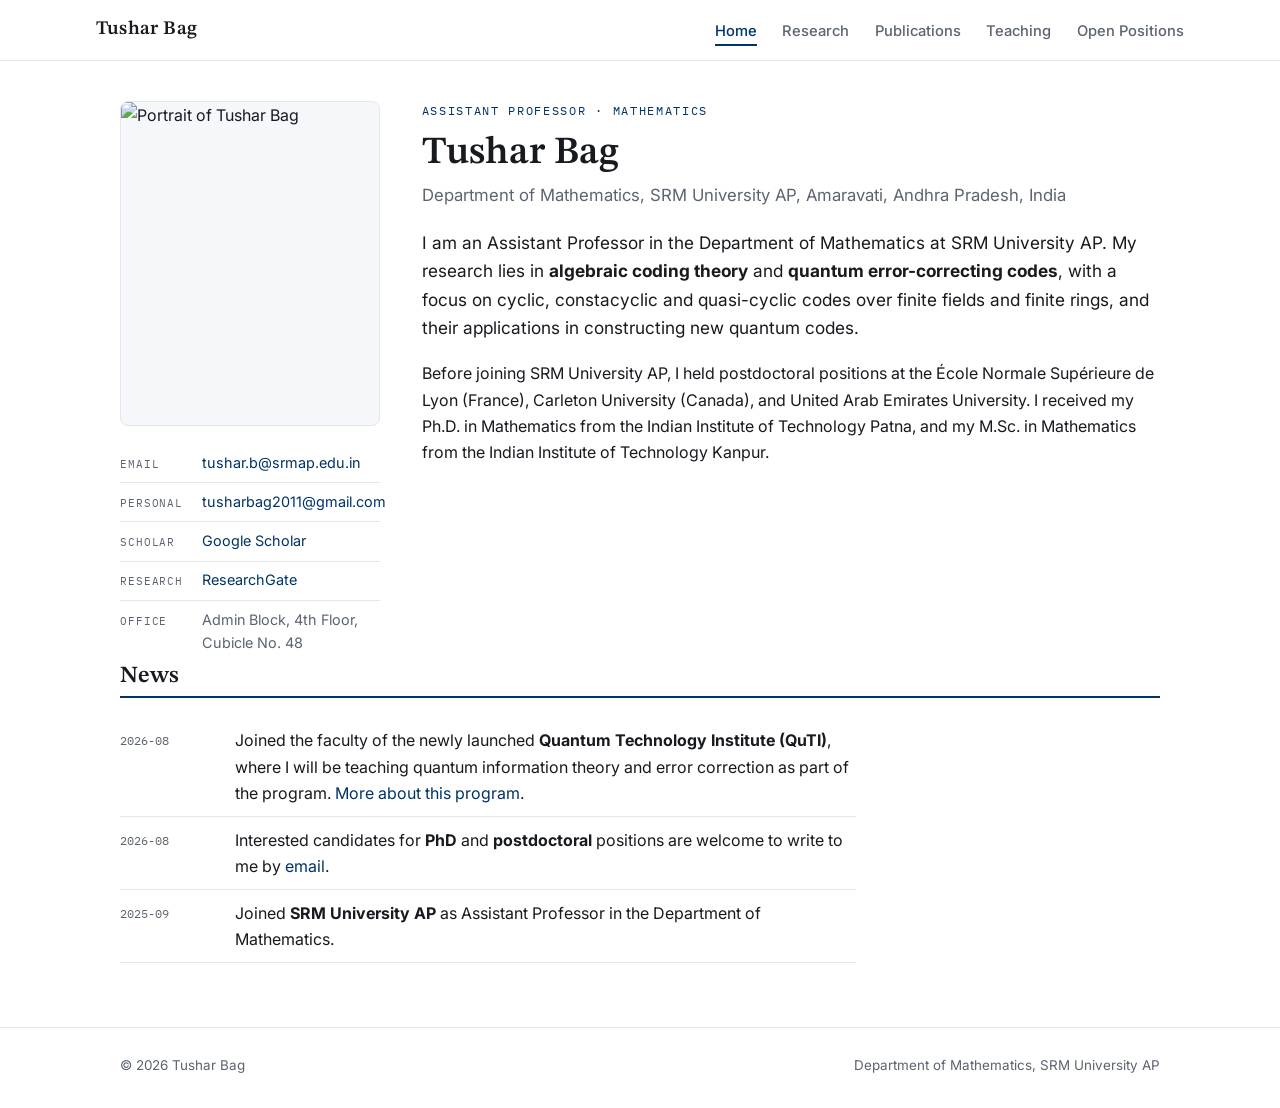
==== index.html @ 196844d0 "Add files via upload" ====
<!DOCTYPE html>
<!-- ==========================================================================
  index.html — HOME PAGE
  This is the first page visitors see. It merges: About Me, Contact, News,
  and a short list of selected publications.

  A full "Biography" section is included lower down but COMMENTED OUT —
  search for "OPTIONAL: BIOGRAPHY" to enable it whenever you want.

  TO EDIT: everything you would normally change is marked with
  "EDIT:" comments. See MANUAL.md for step-by-step instructions.
=========================================================================== -->
<html lang="en">
<head>
  <meta charset="UTF-8">
  <meta name="viewport" content="width=device-width, initial-scale=1.0">

  <!-- EDIT: The browser-tab title. Important for search engines (SEO). -->
  <title>Tushar Bag — Assistant Professor of Mathematics, SRM University AP</title>

  <!-- EDIT: One-sentence description shown in Google search results. -->
  <meta name="description" content="Tushar Bag is an Assistant Professor of Mathematics at SRM University AP, India, working on algebraic coding theory and quantum error-correcting codes.">

  <!-- Fonts (loaded from Google Fonts, free). -->
  <link rel="preconnect" href="https://fonts.googleapis.com">
  <link rel="preconnect" href="https://fonts.gstatic.com" crossorigin>
  <link href="https://fonts.googleapis.com/css2?family=STIX+Two+Text:wght@400;600;700&family=Inter:wght@400;500;600&family=IBM+Plex+Mono:wght@400;500&display=swap" rel="stylesheet">

  <!-- The single stylesheet for the whole site. -->
  <link rel="stylesheet" href="css/style.css">

  <!-- MathJax (self-hosted in js/mathjax/): renders LaTeX like \( \mathbb{F}_q \).
       Self-hosting means formulas work offline and never depend on an
       external service. Never edit anything inside js/mathjax/. -->
  <script>
    window.MathJax = { tex: { inlineMath: [["\\(", "\\)"], ["$", "$"]] } };
  </script>
  <script defer src="js/mathjax/tex-mml-chtml.js"></script>
</head>
<body>

  <!-- Invisible link that lets keyboard users jump past the menu. -->
  <a class="skip-link" href="#main">Skip to content</a>

  <!-- ======================= HEADER / NAVIGATION ======================== -->
  <header class="site-header">
    <div class="container header-inner">
      <a class="brand" href="index.html">Tushar Bag</a>

      <!-- Hamburger button (visible only on phones). -->
      <button class="nav-toggle" aria-expanded="false" aria-controls="site-nav" aria-label="Open menu">&#9776;</button>

      <nav class="site-nav" id="site-nav" aria-label="Main navigation">
        <ul>
          <!-- aria-current="page" marks which page you are on (underlined in navy). -->
          <li><a href="index.html" aria-current="page">Home</a></li>
          <li><a href="research.html">Research</a></li>
          <li><a href="publications.html">Publications</a></li>
          <li><a href="teaching.html">Teaching</a></li>
          <li><a href="students.html">Open Positions</a></li>
        </ul>
      </nav>
    </div>
  </header>

  <main id="main">
    <div class="container">

      <!-- ======================= PROFILE / ABOUT ========================= -->
      <section class="profile-grid reveal" aria-label="Profile">

        <!-- Left column: photo + contact links. -->
        <div class="profile-card">
          <!-- EDIT: Replace images/profile.jpg with your own photo.
               A portrait photo (taller than wide) looks best.            -->
          <img class="profile-photo" src="images/profile.jpg"
               alt="Portrait of Tushar Bag" width="520" height="650">

          <ul class="profile-links">
            <li><span class="tag">email</span>
                <a href="mailto:tushar.b@srmap.edu.in">tushar.b@srmap.edu.in</a></li>
            <li><span class="tag">personal</span>
                <a href="mailto:tusharbag2011@gmail.com">tusharbag2011@gmail.com</a></li>
            <li><span class="tag">scholar</span>
                <a href="https://scholar.google.com/citations?user=K16G4oQAAAAJ&amp;hl=en">Google Scholar</a></li>
            <li><span class="tag">research</span>
                <a href="https://www.researchgate.net/profile/Tushar-Bag">ResearchGate</a></li>
            <!-- EDIT: add more profiles by copying a line above, e.g.:
            <li><span class="tag">orcid</span>
                <a href="https://orcid.org/0000-0000-0000-0000">ORCID</a></li>
            <li><span class="tag">github</span>
                <a href="https://github.com/YOUR-USERNAME">GitHub</a></li>
            <li><span class="tag">linkedin</span>
                <a href="https://www.linkedin.com/in/YOUR-NAME">LinkedIn</a></li>
            -->
            <li><span class="tag">office</span>
                <span class="muted">
                  Admin Block, 4th Floor, Cubicle No. 48
                </span></li>
          </ul>
        </div>

        <!-- Right column: name, role, and short "About me" text. -->
        <div class="intro">
          <p class="eyebrow">Assistant Professor · Mathematics</p>
          <h1>Tushar Bag</h1>
          <p class="role">
            Department of Mathematics,
            <a href="https://srmap.edu.in">SRM University&nbsp;AP</a>,
            Amaravati, Andhra Pradesh, India
          </p>

          <!-- EDIT: your short "About me" paragraph. Keep it 3–5 sentences. -->
          <p class="lead">
            I am an Assistant Professor in the Department of Mathematics at
            SRM University AP. My research lies in <strong>algebraic coding
            theory</strong> and <strong>quantum error-correcting codes</strong>,
            with a focus on cyclic, constacyclic and quasi-cyclic codes over
            finite fields and finite rings, and their applications in
            constructing new quantum codes.
          </p>
          <p class="prose">
            Before joining SRM University AP, I held postdoctoral positions at
            the École Normale Supérieure de Lyon (France), Carleton University
            (Canada), and United Arab Emirates University. I received my Ph.D.
            in Mathematics from the Indian Institute of Technology Patna, and
            my M.Sc. in Mathematics from the Indian Institute of Technology
            Kanpur.
          </p>

          <!-- HIDDEN: Download CV / View publications buttons. To bring
               them back, un-comment this block:
          <a class="btn solid" href="files/cv.pdf">Download CV (PDF)</a>
          <a class="btn" href="publications.html">View publications</a>
          -->
        </div>
      </section>


      <!-- =================================================================
           OPTIONAL: BIOGRAPHY
           A longer biography section, currently switched off. To enable it,
           delete the line with "<!- -" just below and the line with "- ->"
           at the end of the section (both marked with BIOGRAPHY-SWITCH).
      ==================================================================== -->
      <!-- BIOGRAPHY-SWITCH: delete this line to turn the section ON
      <section class="reveal" aria-label="Biography">
        <h2 class="section-title">Biography</h2>
        <div class="prose">
          <p>
            Tushar Bag received his B.Sc. in Mathematics from Ramakrishna
            Mission Vidyamandira (Calcutta University) in 2012 and his M.Sc.
            in Mathematics from IIT Kanpur in 2014. After teaching at Delhi
            Public School Bhagalpur, he completed his Ph.D. at IIT Patna
            (2016–2020), working in algebraic coding theory.
          </p>
          <p>
            He subsequently held postdoctoral fellowships at United Arab
            Emirates University (2021–2022), Carleton University, Ottawa
            (2022–2023), and the École Normale Supérieure de Lyon (2023–2025),
            before joining SRM University AP as Assistant Professor
            in September 2025.
          </p>
          <p>[EDIT-PLACEHOLDER: add anything personal you wish — hobbies,
             outreach, a note about your hometown, etc.]</p>
        </div>
      </section>
      BIOGRAPHY-SWITCH: delete this line to turn the section ON -->


      <!-- ============================ NEWS =============================== -->
      <section class="reveal" aria-label="News">
        <h2 class="section-title">News</h2>
        <!-- EDIT: To post news, copy one <li>…</li> block and add it at the
             TOP of the list (newest first). Keep 5–8 items; delete old ones. -->
        <ul class="news-list">
          <li>
            <span class="news-date">2026-08</span>
            <span>Joined the faculty of the newly launched
                  <strong>Quantum Technology Institute (QuTI)</strong>,
                  where I will be teaching quantum information theory and
                  error correction as part of the program.
                  <a href="https://www.srmap.edu.in/quti/">More about this
                  program</a>.</span>
          </li>
          <li>
            <span class="news-date">2026-08</span>
            <span>Interested candidates for <strong>PhD</strong> and
                  <strong>postdoctoral</strong> positions are welcome to
                  write to me by
                  <a href="mailto:tushar.b@srmap.edu.in">email</a>.</span>
          </li>
          <li>
            <span class="news-date">2025-09</span>
            <span>Joined <strong>SRM University AP</strong> as Assistant
                  Professor in the Department of Mathematics.</span>
          </li>
          <!-- HIDDEN: 2025 paper-accepted item and 2023-07 postdoc item.
               To bring them back, delete the comment-open line right above
               this note and the comment-close line just below, leaving the
               HTML in between as-is.
          <li>
            <span class="news-date">2025</span>
            <span>Paper on quasi-polycyclic and skew quasi-polycyclic codes
                  accepted in <em>Finite Fields and Their Applications</em>.</span>
          </li>
          <li>
            <span class="news-date">2023-07</span>
            <span>Started a postdoctoral fellowship at the
                  École Normale Supérieure de Lyon, France.</span>
          </li>
          -->
          <!-- Template for a new item (copy, un-comment, edit):
          <li>
            <span class="news-date">YYYY-MM</span>
            <span>Your news text here.</span>
          </li>
          -->
        </ul>
      </section>


      <!-- =================================================================
           HIDDEN FOR NOW: SELECTED PUBLICATIONS
           To bring this section back, delete the comment-open line right
           above this note and the comment-close line at the bottom of this
           block (the row of equals signs), leaving the HTML in between as-is.

      <section class="reveal" aria-label="Selected publications">
        <h2 class="section-title">Selected Publications</h2>
        <p class="muted small" style="margin-top:.8rem">
          Three recent papers — see the
          <a href="publications.html">full list</a> for all
          25 journal papers and current preprints.
        </p>

        <ol class="pub-list">
          <li class="pub-item">
            <span class="pub-key">[J25]</span>
            <div class="pub-body">
              <span class="pub-title">Quasi-polycyclic and skew quasi-polycyclic
                codes over \(\mathbb{F}_q\)</span><br>
              <span class="me">T. Bag</span> and D. Panario.
              <span class="pub-venue">Finite Fields and Their Applications</span>
              <strong>101</strong>, 102536, 2025.
            </div>
          </li>
          <li class="pub-item">
            <span class="pub-key">[J24]</span>
            <div class="pub-body">
              <span class="pub-title">One-generator quasi-cyclic codes and their
                dual codes</span><br>
              K. Abdukhalikov, <span class="me">T. Bag</span> and D. Panario.
              <span class="pub-venue">Discrete Mathematics</span>
              <strong>346</strong>(6), 113369, 2023.
            </div>
          </li>
          <li class="pub-item">
            <span class="pub-key">[J22]</span>
            <div class="pub-body">
              <span class="pub-title">On a class of skew constacyclic codes over
                mixed alphabets and applications in constructing optimal and
                quantum codes</span><br>
              H. Q. Dinh, <span class="me">T. Bag</span>, K. Abdukhalikov,
              S. Pathak, A. K. Upadhyay, R. Bandi and W. Chinnakum.
              <span class="pub-venue">Cryptography and Communications</span>
              <strong>15</strong>, 171–198, 2023.
            </div>
          </li>
        </ol>
      </section>
      ================================================================== -->

    </div>
  </main>

  <!-- ============================== FOOTER ============================== -->
  <footer class="site-footer">
    <div class="container footer-inner">
      <span>© 2026 Tushar Bag</span>
      <span>Department of Mathematics, SRM University AP</span>
    </div>
  </footer>

  <script src="js/main.js"></script>
</body>
</html>
---- css/style.css ----
/* ============================================================================
   style.css — the single stylesheet for the entire website.
   ----------------------------------------------------------------------------
   HOW THIS FILE IS ORGANISED (search for the numbers to jump around):
     1. Design tokens (colors, fonts, spacing) — change the look of the whole
        site by editing ONLY this section.
     2. Base / reset styles
     3. Layout containers
     4. Header & navigation
     5. Typography & sections
     6. Home page components (profile card, news, interest tags)
     7. Publications
     8. Teaching tables
     9. Students / positions
    10. Footer
    11. Animations (respect reduced-motion)
    12. Responsive rules (tablet & phone)
    13. Print styles
   ============================================================================ */


/* ============================================================
   1. DESIGN TOKENS — the only section you need to touch to
      re-theme the site. Every color and font below is reused
      everywhere via var(--name).
   ============================================================ */
:root {
  /* ----- Colors ------------------------------------------------
     --navy is taken from the header color of Tushar's LaTeX CV
     (RGB 0,51,102) so the website and CV share one identity.   */
  --navy:       #003366;   /* headings, links, rules            */
  --navy-deep:  #00234a;   /* link hover / active states        */
  --ink:        #171a1f;   /* main body text                    */
  --slate:      #5b6470;   /* secondary text: dates, meta       */
  --paper:      #ffffff;   /* page background                   */
  --wash:       #f5f7fa;   /* light panel background            */
  --rule:       #e2e7ee;   /* hairline borders                  */
  --key-bg:     #eef2f7;   /* background of [J24]-style keys    */

  /* ----- Fonts --------------------------------------------------
     STIX Two Text: designed for scientific/mathematical publishing
                    (used for the name and section headings).
     Inter:         clean screen font for body text and navigation.
     IBM Plex Mono: for citation keys, dates and small labels.   */
  --font-display: "STIX Two Text", Georgia, "Times New Roman", serif;
  --font-body:    "Inter", -apple-system, "Segoe UI", Roboto, Helvetica, Arial, sans-serif;
  --font-mono:    "IBM Plex Mono", "SF Mono", Consolas, Menlo, monospace;

  /* ----- Sizing -------------------------------------------------- */
  --content-width: 68rem;   /* maximum width of page content        */
  --prose-width:   46rem;   /* comfortable width for paragraphs     */
}


/* ============================================================
   2. BASE / RESET
   ============================================================ */
*, *::before, *::after { box-sizing: border-box; }

html { scroll-behavior: smooth; }

body {
  margin: 0;
  font-family: var(--font-body);
  font-size: 1rem;               /* 16px base */
  line-height: 1.65;
  color: var(--ink);
  background: var(--paper);
  -webkit-font-smoothing: antialiased;
}

img { max-width: 100%; display: block; }

a {
  color: var(--navy);
  text-decoration: none;
  border-bottom: 1px solid transparent;
  transition: color .15s ease, border-color .15s ease;
}
a:hover  { color: var(--navy-deep); border-bottom-color: currentColor; }
a:focus-visible {                 /* clear keyboard-focus outline (accessibility) */
  outline: 2px solid var(--navy);
  outline-offset: 3px;
  border-radius: 2px;
}

/* Skip link: invisible until focused with the keyboard (accessibility). */
.skip-link {
  position: absolute; left: -999px; top: 0;
  background: var(--navy); color: #fff; padding: .5rem 1rem; z-index: 100;
}
.skip-link:focus { left: 0; }


/* ============================================================
   3. LAYOUT CONTAINERS
   ============================================================ */
.container {
  max-width: var(--content-width);
  margin: 0 auto;
  padding: 0 1.5rem;
}

main { padding: 2.5rem 0 4rem; }


/* ============================================================
   4. HEADER & NAVIGATION
   ============================================================ */
.site-header {
  border-bottom: 1px solid var(--rule);
  background: rgba(255, 255, 255, .92);
  backdrop-filter: blur(8px);     /* subtle frosted effect when scrolling */
  position: sticky;
  top: 0;
  z-index: 50;
}

.header-inner {
  display: flex;
  align-items: center;
  justify-content: space-between;
  gap: 1rem;
  padding: .9rem 0;
}

/* The name in the top-left corner — links back to the home page. */
.brand {
  font-family: var(--font-display);
  font-weight: 600;
  font-size: 1.2rem;
  letter-spacing: .01em;
  color: var(--ink);
  border-bottom: none;
}
.brand:hover { color: var(--navy); border-bottom: none; }

.site-nav ul {
  display: flex;
  gap: 1.6rem;
  list-style: none;
  margin: 0;
  padding: 0;
}
.site-nav a {
  font-size: .92rem;
  font-weight: 500;
  color: var(--slate);
  padding: .25rem 0;
  border-bottom: 2px solid transparent;
}
.site-nav a:hover { color: var(--navy); border-bottom-color: var(--rule); }
/* aria-current="page" is set on the link of the page you are on. */
.site-nav a[aria-current="page"] {
  color: var(--navy);
  border-bottom-color: var(--navy);
}

/* Hamburger button — hidden on desktop, shown on phones (section 12). */
.nav-toggle {
  display: none;
  background: none;
  border: 1px solid var(--rule);
  border-radius: 6px;
  padding: .45rem .6rem;
  cursor: pointer;
  color: var(--navy);
  font-size: 1.1rem;
  line-height: 1;
}


/* ============================================================
   5. TYPOGRAPHY & SECTIONS
   ============================================================ */
h1, h2, h3 { font-family: var(--font-display); color: var(--ink); line-height: 1.25; }

.page-title {
  font-size: 2.1rem;
  font-weight: 600;
  margin: 0 0 .4rem;
}

/* Small monospace label that sits above a page title, e.g. "TEACHING". */
.eyebrow {
  font-family: var(--font-mono);
  font-size: .75rem;
  letter-spacing: .14em;
  text-transform: uppercase;
  color: var(--navy);
  margin: 0 0 .5rem;
}

/* Section heading with the thin navy rule — mirrors the CV design. */
.section-title {
  font-size: 1.45rem;
  font-weight: 600;
  margin: 2.8rem 0 0;
  padding-bottom: .35rem;
  border-bottom: 2px solid var(--navy);
}
.section-title:first-of-type { margin-top: 0; }

.lead { font-size: 1.08rem; max-width: var(--prose-width); color: var(--ink); }
.prose { max-width: var(--prose-width); }
.muted { color: var(--slate); }
.small { font-size: .88rem; }

/* Bulleted list variant for prose content — matches paragraph width/spacing. */
.bullet-list {
  max-width: var(--prose-width);
  margin: 1rem 0 0;
  padding-left: 1.3rem;
}
.bullet-list li {
  margin-bottom: .7rem;
  line-height: 1.6;
  color: var(--ink);
}
.bullet-list li::marker { color: var(--navy); }


/* ============================================================
   6. HOME PAGE COMPONENTS
   ============================================================ */

/* --- Profile layout: photo card on the left, intro on the right --- */
.profile-grid {
  display: grid;
  grid-template-columns: 260px 1fr;
  gap: 2.6rem;
  align-items: start;
}

.profile-card { text-align: left; }

.profile-photo {
  width: 100%;
  height: auto;                   /* override the HTML height attribute  */
  aspect-ratio: 4 / 5;            /* keeps a consistent portrait shape   */
  object-fit: cover;
  border-radius: 8px;
  border: 1px solid var(--rule);
  background: var(--wash);
}

/* Vertical list of contact / profile links under the photo. */
.profile-links {
  list-style: none;
  margin: 1.1rem 0 0;
  padding: 0;
  font-size: .9rem;
}
.profile-links li {
  padding: .42rem 0;
  border-bottom: 1px solid var(--rule);
  display: flex;
  align-items: baseline;
  gap: .55rem;
}
.profile-links li:last-child { border-bottom: none; }
/* The small monospace tag before each link, e.g. "email" */
.profile-links .tag {
  font-family: var(--font-mono);
  font-size: .7rem;
  color: var(--slate);
  text-transform: uppercase;
  letter-spacing: .08em;
  min-width: 4.6rem;
}

.intro h1 {
  font-size: 2.4rem;
  font-weight: 600;
  margin: 0 0 .3rem;
}
.intro .role {
  font-size: 1.05rem;
  color: var(--slate);
  margin: 0 0 1.2rem;
}
.intro .role a { color: inherit; }

/* Buttons, e.g. "Download CV". */
.btn {
  display: inline-block;
  font-size: .9rem;
  font-weight: 500;
  padding: .55rem 1.1rem;
  border: 1px solid var(--navy);
  border-radius: 6px;
  color: var(--navy);
  margin: .8rem .5rem 0 0;
}
.btn:hover { background: var(--navy); color: #fff; border-bottom-color: var(--navy); }
.btn.solid { background: var(--navy); color: #fff; }
.btn.solid:hover { background: var(--navy-deep); border-color: var(--navy-deep); }

/* --- News list ------------------------------------------------ */
.news-list { list-style: none; margin: 1.2rem 0 0; padding: 0; max-width: var(--prose-width); }
.news-list li {
  display: grid;
  grid-template-columns: 6.2rem 1fr;
  gap: 1rem;
  padding: .6rem 0;
  border-bottom: 1px solid var(--rule);
}
.news-date {
  font-family: var(--font-mono);
  font-size: .78rem;
  color: var(--slate);
  padding-top: .2rem;
}

/* --- Research interest tags ----------------------------------- */
.tag-row { display: flex; flex-wrap: wrap; gap: .55rem; margin-top: 1.1rem; }
.pill {
  font-size: .85rem;
  padding: .3rem .85rem;
  border: 1px solid var(--rule);
  border-radius: 999px;
  background: var(--wash);
  color: var(--ink);
}


/* ============================================================
   7. PUBLICATIONS
   ============================================================ */
.pub-list { list-style: none; margin: 1.2rem 0 0; padding: 0; }

/* Each publication: monospace key on the left, reference on the right. */
.pub-item {
  display: grid;
  grid-template-columns: 4.4rem 1fr;
  gap: 1.1rem;
  padding: .85rem 0;
  border-bottom: 1px solid var(--rule);
}

/* The bracketed citation key, e.g. [J24] — the site's signature detail. */
.pub-key {
  font-family: var(--font-mono);
  font-size: .78rem;
  color: var(--navy);
  background: var(--key-bg);
  border-radius: 5px;
  height: fit-content;
  padding: .18rem .4rem;
  text-align: center;
}

.pub-body { font-size: .95rem; }
.pub-title { font-weight: 600; }
.pub-venue { font-style: italic; }
.pub-meta  { color: var(--slate); font-size: .85rem; margin-top: .15rem; }
/* Highlight the site owner's name inside author lists. */
.me { font-weight: 600; }

/* Small links after a publication, e.g. DOI / PDF / arXiv. */
.pub-links a {
  font-family: var(--font-mono);
  font-size: .74rem;
  text-transform: uppercase;
  letter-spacing: .06em;
  margin-right: .8rem;
}

/* Status badge for preprints, e.g. "revision submitted". */
.badge {
  display: inline-block;
  font-family: var(--font-mono);
  font-size: .68rem;
  text-transform: uppercase;
  letter-spacing: .07em;
  color: var(--slate);
  border: 1px solid var(--rule);
  border-radius: 4px;
  padding: .12rem .45rem;
  margin-left: .5rem;
  vertical-align: middle;
}


/* ============================================================
   8. TEACHING TABLES
   ============================================================ */
.table-wrap { overflow-x: auto; }   /* lets wide tables scroll on phones */

table.courses {
  width: 100%;
  border-collapse: collapse;
  font-size: .93rem;
  margin-top: 1.2rem;
}
table.courses th {
  text-align: left;
  font-family: var(--font-mono);
  font-size: .72rem;
  text-transform: uppercase;
  letter-spacing: .09em;
  color: var(--slate);
  font-weight: 500;
  border-bottom: 2px solid var(--navy);
  padding: .5rem .8rem .5rem 0;
}
table.courses td {
  padding: .6rem .8rem .6rem 0;
  border-bottom: 1px solid var(--rule);
  vertical-align: top;
}
table.courses td.code { font-family: var(--font-mono); font-size: .8rem; color: var(--navy); white-space: nowrap; }


/* ============================================================
   9. STUDENTS / OPEN POSITIONS
   ============================================================ */
.notice {
  background: var(--wash);
  border: 1px solid var(--rule);
  border-left: 4px solid var(--navy);
  border-radius: 6px;
  padding: 1.1rem 1.4rem;
  max-width: var(--prose-width);
  margin-top: 1.2rem;
}
.notice h3 { margin: 0 0 .4rem; font-size: 1.05rem; }

.person {
  display: grid;
  grid-template-columns: 1fr auto;
  gap: 1rem;
  padding: .7rem 0;
  border-bottom: 1px solid var(--rule);
  max-width: var(--prose-width);
}
.person .years { font-family: var(--font-mono); font-size: .78rem; color: var(--slate); }


/* ============================================================
   10. FOOTER
   ============================================================ */
.site-footer {
  border-top: 1px solid var(--rule);
  padding: 1.6rem 0 2rem;
  font-size: .84rem;
  color: var(--slate);
}
.footer-inner { display: flex; justify-content: space-between; flex-wrap: wrap; gap: .8rem; }


/* ============================================================
   11. ANIMATIONS
   Elements with class "reveal" fade in gently as they scroll
   into view (handled by js/main.js). If the visitor's system
   prefers reduced motion, everything appears instantly.
   ============================================================ */
.reveal {
  opacity: 0;
  transform: translateY(12px);
  transition: opacity .55s ease, transform .55s ease;
}
.reveal.visible { opacity: 1; transform: none; }

@media (prefers-reduced-motion: reduce) {
  html { scroll-behavior: auto; }
  .reveal { opacity: 1; transform: none; transition: none; }
  a, .btn { transition: none; }
}


/* ============================================================
   12. RESPONSIVE RULES
   ============================================================ */
/* Tablets and below */
@media (max-width: 860px) {
  .profile-grid { grid-template-columns: 220px 1fr; gap: 1.8rem; }
  .intro h1 { font-size: 2rem; }
}

/* Phones */
@media (max-width: 680px) {
  .profile-grid { grid-template-columns: 1fr; }
  .profile-card { max-width: 260px; }

  /* Collapse the navigation into a hamburger menu. */
  .nav-toggle { display: block; }
  .site-nav {
    display: none;                 /* hidden until the button is pressed */
    position: absolute;
    left: 0; right: 0; top: 100%;
    background: var(--paper);
    border-bottom: 1px solid var(--rule);
    box-shadow: 0 12px 24px rgba(0,0,0,.06);
  }
  .site-nav.open { display: block; }
  .site-nav ul { flex-direction: column; gap: 0; padding: .4rem 1.5rem 1rem; }
  .site-nav a { display: block; padding: .7rem 0; font-size: 1rem; }

  .pub-item { grid-template-columns: 1fr; gap: .3rem; }
  .pub-key { width: fit-content; }
  .news-list li { grid-template-columns: 1fr; gap: .1rem; }
}


/* ============================================================
   13. PRINT STYLES — pages print cleanly without navigation.
   ============================================================ */
@media print {
  .site-header, .site-footer, .btn, .nav-toggle { display: none; }
  body { font-size: 11pt; }
  a { color: #000; }
}
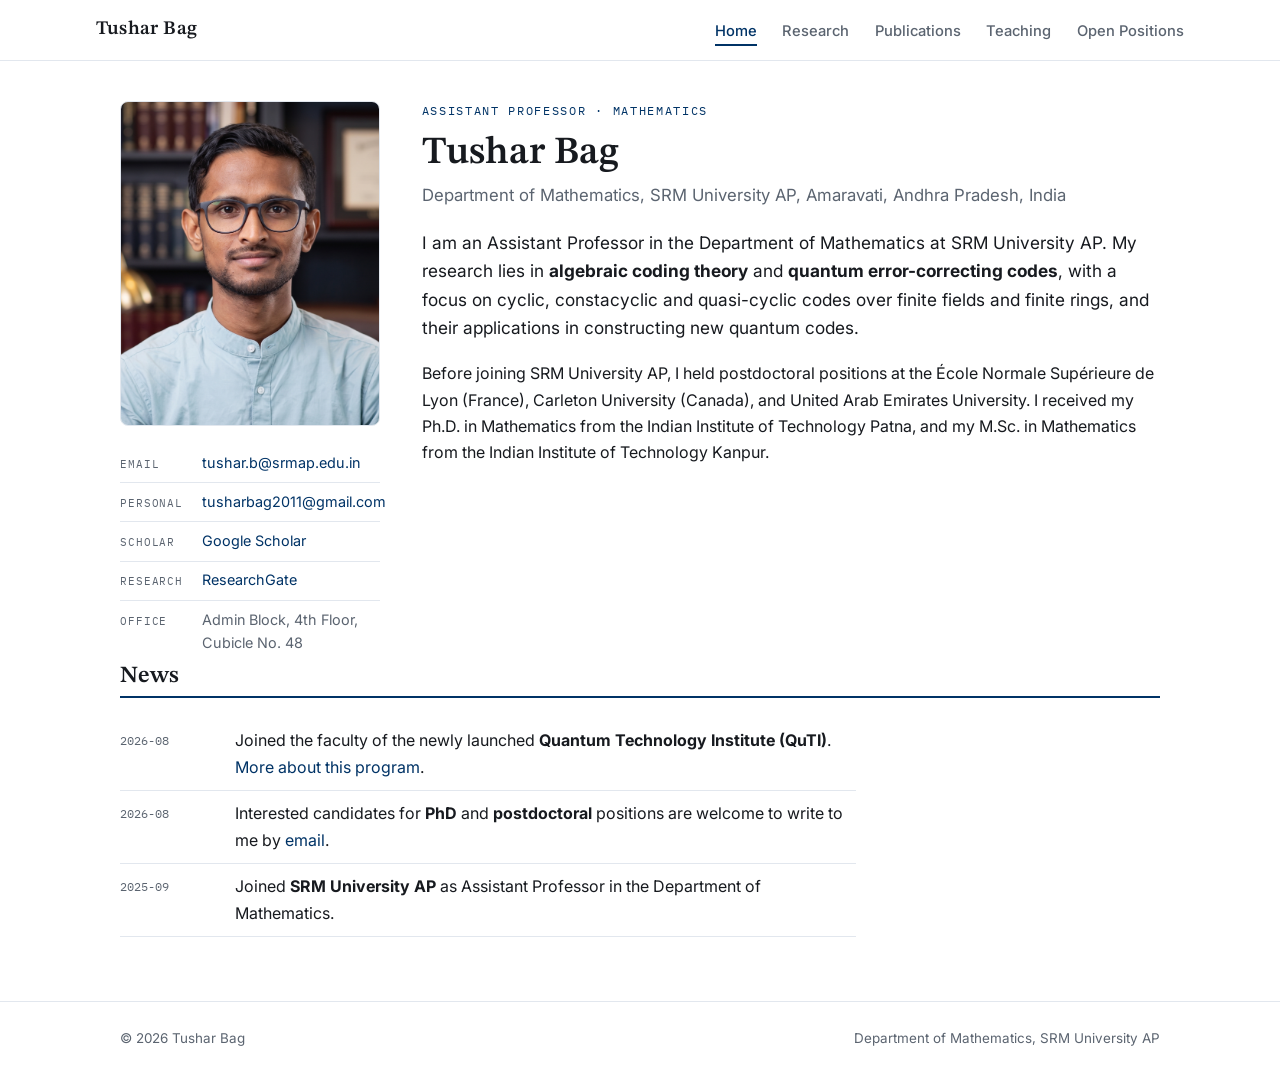
==== commit 4bf7f4bc: "Update index.html" ====
--- a/index.html
+++ b/index.html
@@ -177,9 +177,7 @@
           <li>
             <span class="news-date">2026-08</span>
             <span>Joined the faculty of the newly launched
-                  <strong>Quantum Technology Institute (QuTI)</strong>,
-                  where I will be teaching quantum information theory and
-                  error correction as part of the program.
+                  <strong>Quantum Technology Institute (QuTI)</strong>.
                   <a href="https://www.srmap.edu.in/quti/">More about this
                   program</a>.</span>
           </li>
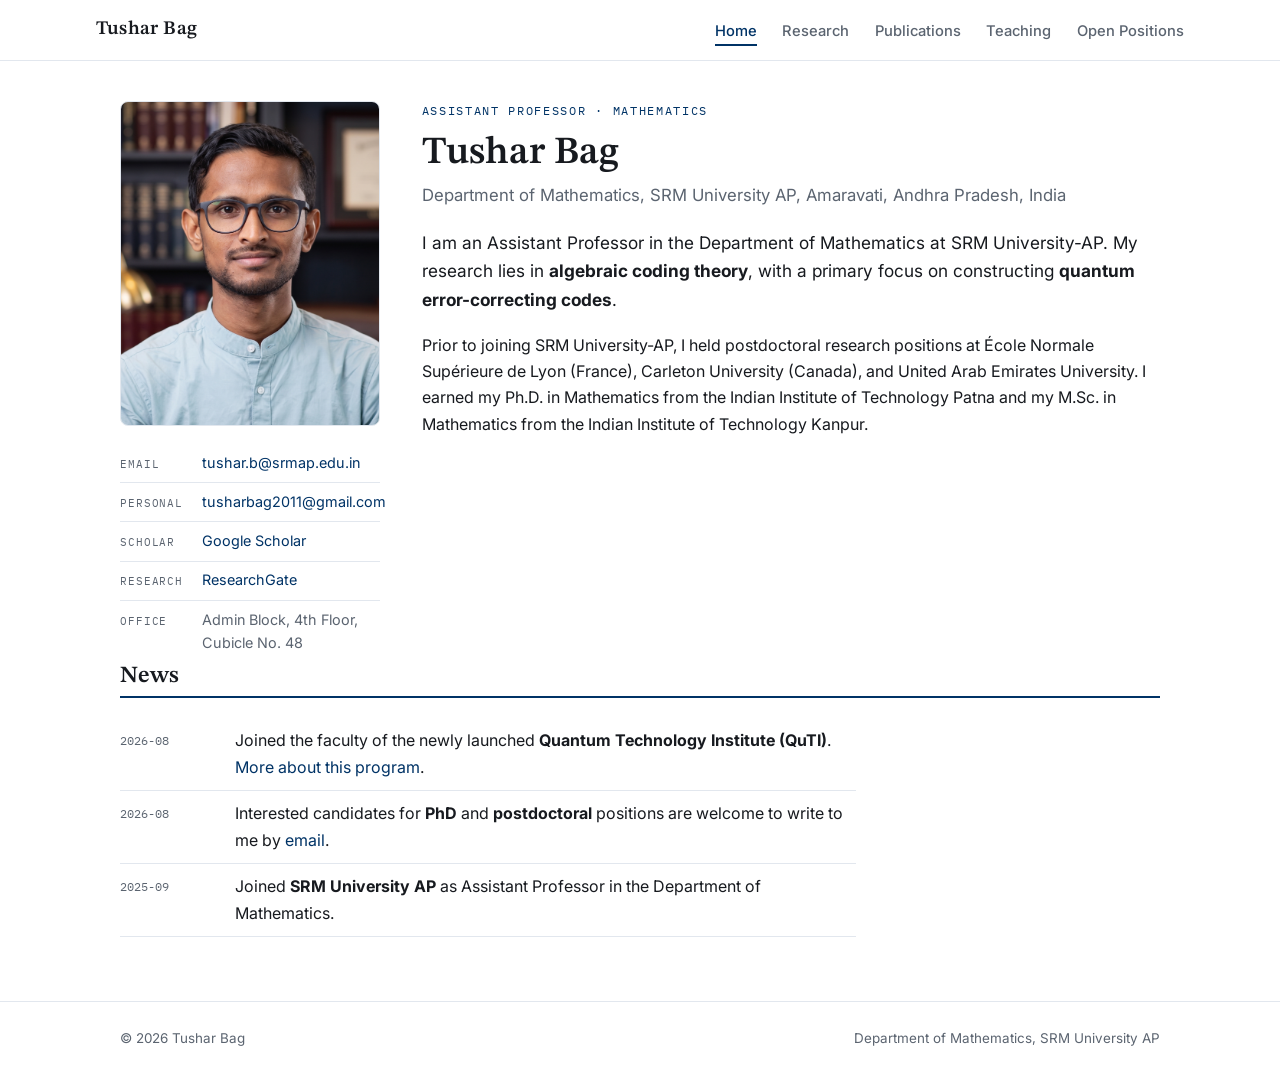
==== commit 8a985393: "Update index.html" ====
--- a/index.html
+++ b/index.html
@@ -112,20 +112,14 @@
 
           <!-- EDIT: your short "About me" paragraph. Keep it 3–5 sentences. -->
           <p class="lead">
-            I am an Assistant Professor in the Department of Mathematics at
-            SRM University AP. My research lies in <strong>algebraic coding
-            theory</strong> and <strong>quantum error-correcting codes</strong>,
-            with a focus on cyclic, constacyclic and quasi-cyclic codes over
-            finite fields and finite rings, and their applications in
-            constructing new quantum codes.
+            I am an Assistant Professor in the Department of Mathematics at SRM University-AP.
+            My research lies in <strong>algebraic coding
+            theory</strong>, with a primary focus on constructing <strong>quantum error-correcting codes</strong>.
           </p>
           <p class="prose">
-            Before joining SRM University AP, I held postdoctoral positions at
-            the École Normale Supérieure de Lyon (France), Carleton University
-            (Canada), and United Arab Emirates University. I received my Ph.D.
-            in Mathematics from the Indian Institute of Technology Patna, and
-            my M.Sc. in Mathematics from the Indian Institute of Technology
-            Kanpur.
+            Prior to joining SRM University-AP, I held postdoctoral research positions at École Normale Supérieure de Lyon (France), 
+            Carleton University (Canada), and United Arab Emirates University. I earned my Ph.D. in Mathematics from the 
+            Indian Institute of Technology Patna and my M.Sc. in Mathematics from the Indian Institute of Technology Kanpur.
           </p>
 
           <!-- HIDDEN: Download CV / View publications buttons. To bring
